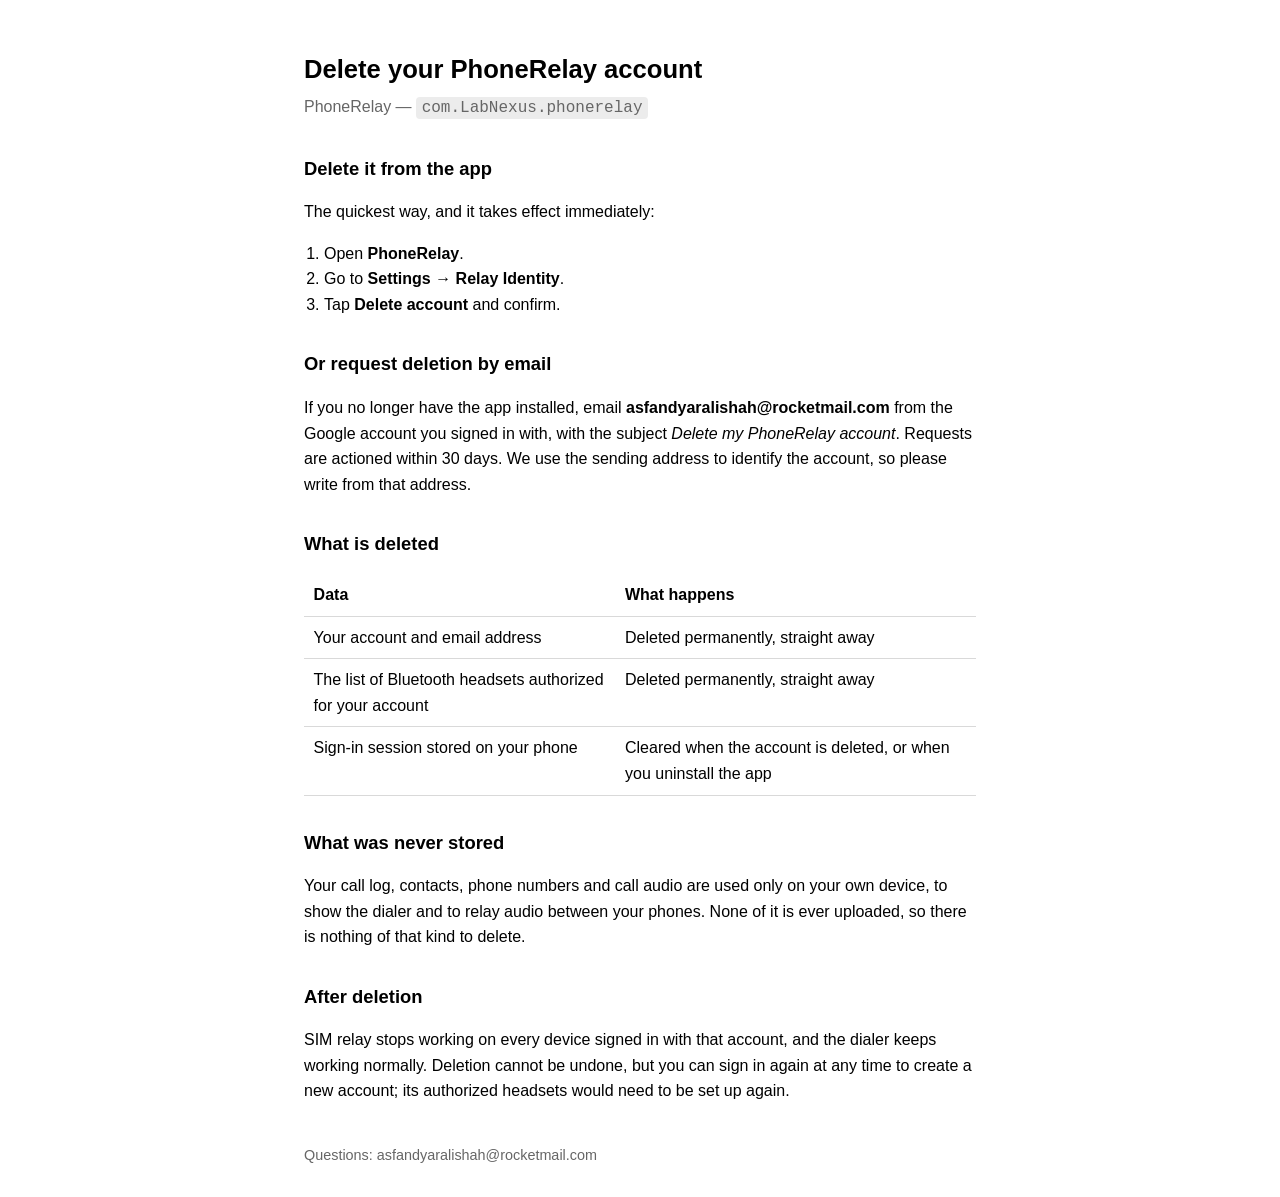
==== docs/account-deletion.html @ 7b64914d "SIMLink_web modified for PhoneRelay_web" ====
<!DOCTYPE html>
<html lang="en">
<head>
<meta charset="utf-8">
<meta name="viewport" content="width=device-width, initial-scale=1">
<title>Delete your PhoneRelay account</title>
<style>
  :root { color-scheme: light dark; }
  body {
    margin: 0 auto; padding: 2rem 1.25rem; max-width: 42rem;
    font: 16px/1.6 -apple-system, "Segoe UI", Roboto, sans-serif;
  }
  h1 { font-size: 1.6rem; margin-bottom: .25rem; }
  h2 { font-size: 1.15rem; margin-top: 2rem; }
  .lead { color: #666; margin-top: 0; }
  ol, ul { padding-left: 1.25rem; }
  code {
    background: rgba(128,128,128,.15); padding: .1rem .35rem; border-radius: 4px;
  }
  table { border-collapse: collapse; width: 100%; margin-top: .5rem; }
  th, td { text-align: left; padding: .5rem .6rem; border-bottom: 1px solid rgba(128,128,128,.3); vertical-align: top; }
  footer { margin-top: 2.5rem; color: #666; font-size: .9rem; }
</style>
</head>
<body>

<h1>Delete your PhoneRelay account</h1>
<p class="lead">PhoneRelay — <code>com.LabNexus.phonerelay</code></p>

<h2>Delete it from the app</h2>
<p>The quickest way, and it takes effect immediately:</p>
<ol>
  <li>Open <strong>PhoneRelay</strong>.</li>
  <li>Go to <strong>Settings</strong> → <strong>Relay Identity</strong>.</li>
  <li>Tap <strong>Delete account</strong> and confirm.</li>
</ol>

<h2>Or request deletion by email</h2>
<p>
  If you no longer have the app installed, email
  <strong>asfandyaralishah@rocketmail.com</strong> from the Google account you signed in with,
  with the subject <em>Delete my PhoneRelay account</em>. Requests are actioned
  within 30 days. We use the sending address to identify the account, so please
  write from that address.
</p>

<h2>What is deleted</h2>
<table>
  <tr><th>Data</th><th>What happens</th></tr>
  <tr>
    <td>Your account and email address</td>
    <td>Deleted permanently, straight away</td>
  </tr>
  <tr>
    <td>The list of Bluetooth headsets authorized for your account</td>
    <td>Deleted permanently, straight away</td>
  </tr>
  <tr>
    <td>Sign-in session stored on your phone</td>
    <td>Cleared when the account is deleted, or when you uninstall the app</td>
  </tr>
</table>

<h2>What was never stored</h2>
<p>
  Your call log, contacts, phone numbers and call audio are used only on your own
  device, to show the dialer and to relay audio between your phones. None of it
  is ever uploaded, so there is nothing of that kind to delete.
</p>

<h2>After deletion</h2>
<p>
  SIM relay stops working on every device signed in with that account, and the
  dialer keeps working normally. Deletion cannot be undone, but you can sign in
  again at any time to create a new account; its authorized headsets would need
  to be set up again.
</p>

<footer>
  Questions: asfandyaralishah@rocketmail.com
</footer>

</body>
</html>
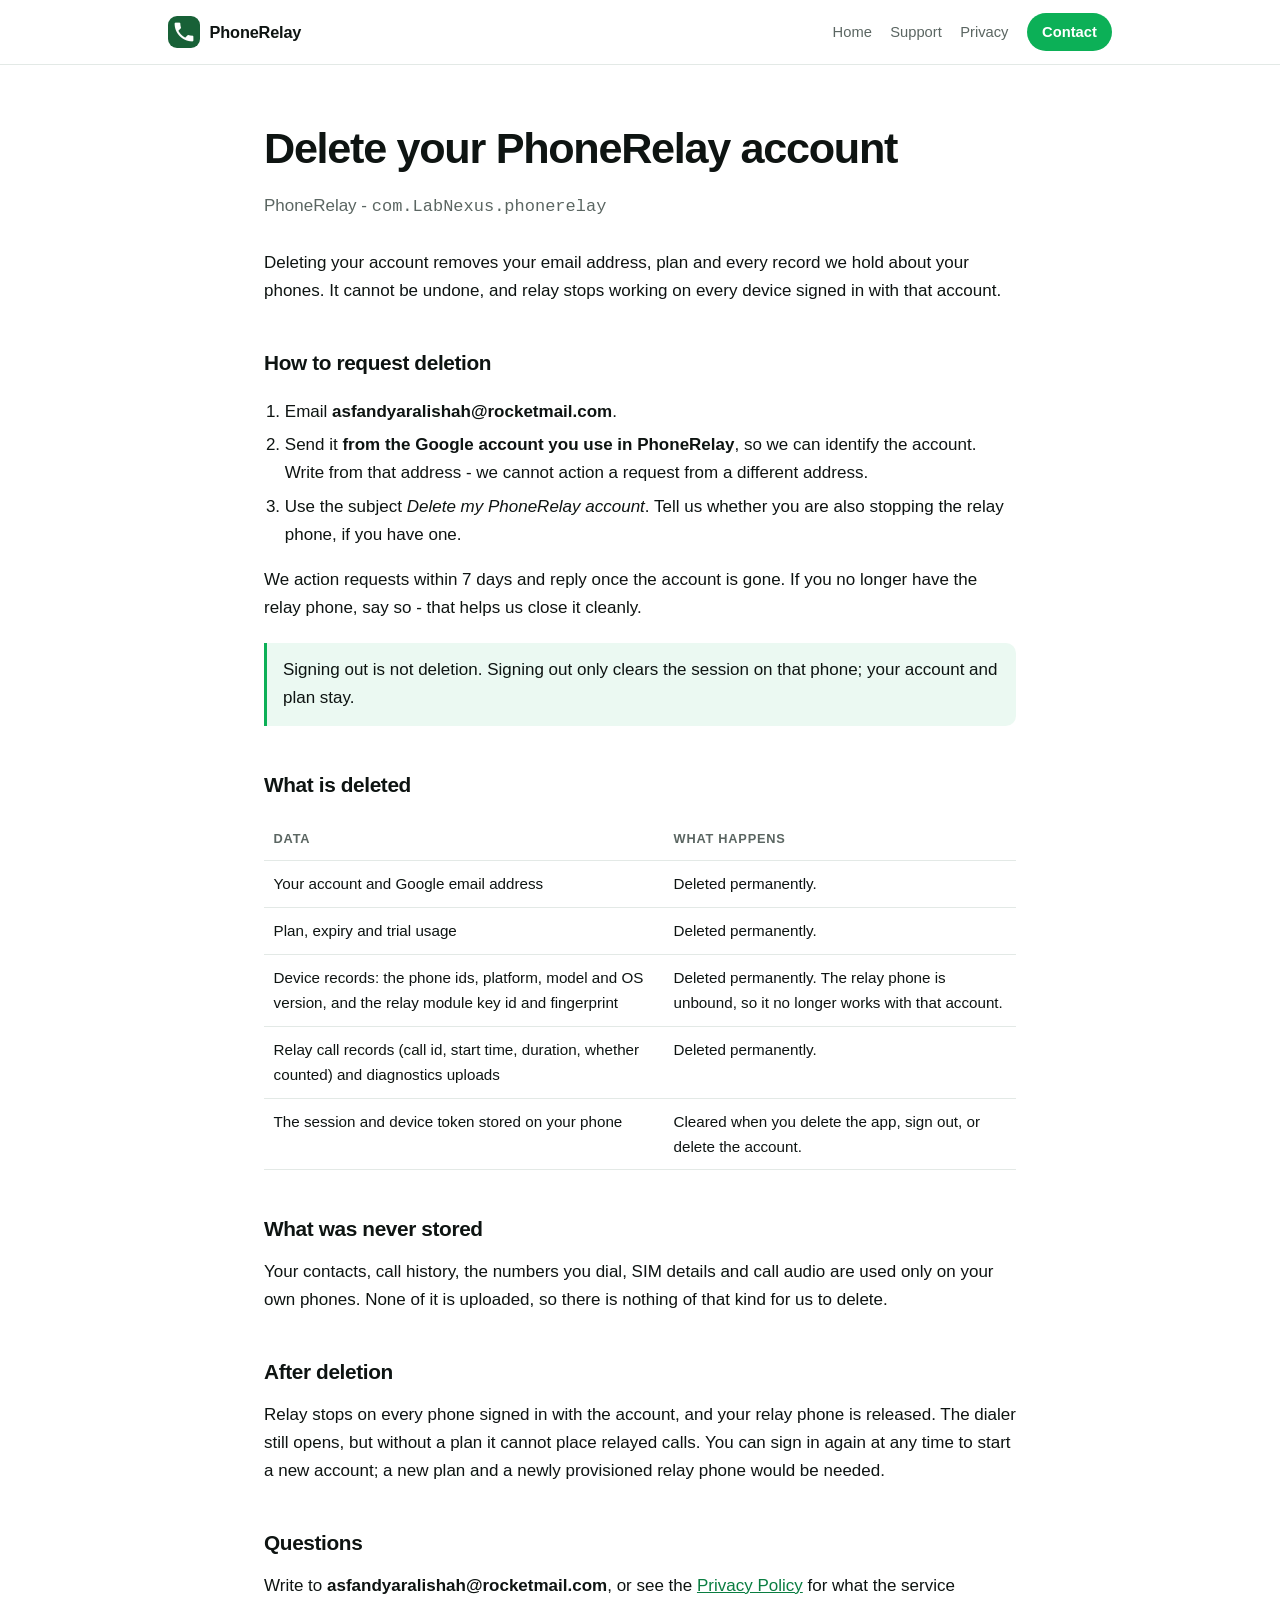
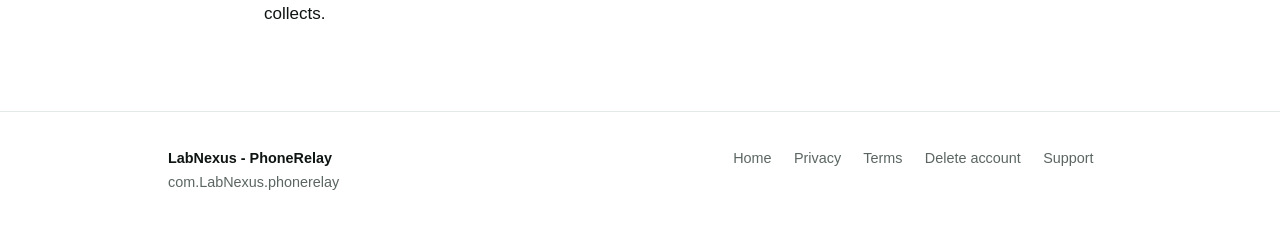
==== commit 035bab03: "site: current PhoneRelay product, plans, privacy, terms and support - homepage rewritten for the Wi-" ====
--- a/docs/account-deletion.html
+++ b/docs/account-deletion.html
@@ -3,81 +3,128 @@
 <head>
 <meta charset="utf-8">
 <meta name="viewport" content="width=device-width, initial-scale=1">
-<title>Delete your PhoneRelay account</title>
-<style>
-  :root { color-scheme: light dark; }
-  body {
-    margin: 0 auto; padding: 2rem 1.25rem; max-width: 42rem;
-    font: 16px/1.6 -apple-system, "Segoe UI", Roboto, sans-serif;
-  }
-  h1 { font-size: 1.6rem; margin-bottom: .25rem; }
-  h2 { font-size: 1.15rem; margin-top: 2rem; }
-  .lead { color: #666; margin-top: 0; }
-  ol, ul { padding-left: 1.25rem; }
-  code {
-    background: rgba(128,128,128,.15); padding: .1rem .35rem; border-radius: 4px;
-  }
-  table { border-collapse: collapse; width: 100%; margin-top: .5rem; }
-  th, td { text-align: left; padding: .5rem .6rem; border-bottom: 1px solid rgba(128,128,128,.3); vertical-align: top; }
-  footer { margin-top: 2.5rem; color: #666; font-size: .9rem; }
-</style>
+<title>Delete your account - PhoneRelay</title>
+<meta name="description" content="How to delete your PhoneRelay account and everything stored with it.">
+<meta name="theme-color" content="#0CB057">
+<link rel="icon" href="assets/phonerelay-icon.png">
+<link rel="stylesheet" href="assets/site.css">
 </head>
 <body>
 
-<h1>Delete your PhoneRelay account</h1>
-<p class="lead">PhoneRelay — <code>com.LabNexus.phonerelay</code></p>
+<header class="topbar">
+  <div class="wrap">
+    <a class="brand" href="index.html">
+      <img src="assets/phonerelay-icon.png" alt="">
+      <span>PhoneRelay</span>
+    </a>
+    <nav class="nav">
+      <a href="index.html">Home</a>
+      <a href="support.html">Support</a>
+      <a href="privacy.html">Privacy</a>
+      <a class="nav-btn" href="mailto:asfandyaralishah@rocketmail.com?subject=Delete%20my%20PhoneRelay%20account">Contact</a>
+    </nav>
+  </div>
+</header>
 
-<h2>Delete it from the app</h2>
-<p>The quickest way, and it takes effect immediately:</p>
-<ol>
-  <li>Open <strong>PhoneRelay</strong>.</li>
-  <li>Go to <strong>Settings</strong> → <strong>Relay Identity</strong>.</li>
-  <li>Tap <strong>Delete account</strong> and confirm.</li>
-</ol>
+<div class="wrap">
+  <div class="page-head">
+    <h1>Delete your PhoneRelay account</h1>
+    <p>PhoneRelay - <code>com.LabNexus.phonerelay</code></p>
+  </div>
 
-<h2>Or request deletion by email</h2>
-<p>
-  If you no longer have the app installed, email
-  <strong>asfandyaralishah@rocketmail.com</strong> from the Google account you signed in with,
-  with the subject <em>Delete my PhoneRelay account</em>. Requests are actioned
-  within 30 days. We use the sending address to identify the account, so please
-  write from that address.
-</p>
+  <main class="prose">
+    <p>
+      Deleting your account removes your email address, plan and every record we hold
+      about your phones. It cannot be undone, and relay stops working on every device
+      signed in with that account.
+    </p>
 
-<h2>What is deleted</h2>
-<table>
-  <tr><th>Data</th><th>What happens</th></tr>
-  <tr>
-    <td>Your account and email address</td>
-    <td>Deleted permanently, straight away</td>
-  </tr>
-  <tr>
-    <td>The list of Bluetooth headsets authorized for your account</td>
-    <td>Deleted permanently, straight away</td>
-  </tr>
-  <tr>
-    <td>Sign-in session stored on your phone</td>
-    <td>Cleared when the account is deleted, or when you uninstall the app</td>
-  </tr>
-</table>
+    <h2>How to request deletion</h2>
+    <ol>
+      <li>Email <strong>asfandyaralishah@rocketmail.com</strong>.</li>
+      <li>Send it <strong>from the Google account you use in PhoneRelay</strong>, so
+      we can identify the account. Write from that address - we cannot action a
+      request from a different address.</li>
+      <li>Use the subject <em>Delete my PhoneRelay account</em>. Tell us whether you
+      are also stopping the relay phone, if you have one.</li>
+    </ol>
+    <p>
+      We action requests within 7 days and reply once the account is gone. If you no
+      longer have the relay phone, say so - that helps us close it cleanly.
+    </p>
 
-<h2>What was never stored</h2>
-<p>
-  Your call log, contacts, phone numbers and call audio are used only on your own
-  device, to show the dialer and to relay audio between your phones. None of it
-  is ever uploaded, so there is nothing of that kind to delete.
-</p>
+    <div class="note">
+      <p>
+        Signing out is not deletion. Signing out only clears the session on that phone;
+        your account and plan stay.
+      </p>
+    </div>
 
-<h2>After deletion</h2>
-<p>
-  SIM relay stops working on every device signed in with that account, and the
-  dialer keeps working normally. Deletion cannot be undone, but you can sign in
-  again at any time to create a new account; its authorized headsets would need
-  to be set up again.
-</p>
+    <h2>What is deleted</h2>
+    <table>
+      <tr><th>Data</th><th>What happens</th></tr>
+      <tr>
+        <td>Your account and Google email address</td>
+        <td>Deleted permanently.</td>
+      </tr>
+      <tr>
+        <td>Plan, expiry and trial usage</td>
+        <td>Deleted permanently.</td>
+      </tr>
+      <tr>
+        <td>Device records: the phone ids, platform, model and OS version, and the
+        relay module key id and fingerprint</td>
+        <td>Deleted permanently. The relay phone is unbound, so it no longer works
+        with that account.</td>
+      </tr>
+      <tr>
+        <td>Relay call records (call id, start time, duration, whether counted) and
+        diagnostics uploads</td>
+        <td>Deleted permanently.</td>
+      </tr>
+      <tr>
+        <td>The session and device token stored on your phone</td>
+        <td>Cleared when you delete the app, sign out, or delete the account.</td>
+      </tr>
+    </table>
 
-<footer>
-  Questions: asfandyaralishah@rocketmail.com
+    <h2>What was never stored</h2>
+    <p>
+      Your contacts, call history, the numbers you dial, SIM details and call audio
+      are used only on your own phones. None of it is uploaded, so there is nothing of
+      that kind for us to delete.
+    </p>
+
+    <h2>After deletion</h2>
+    <p>
+      Relay stops on every phone signed in with the account, and your relay phone is
+      released. The dialer still opens, but without a plan it cannot place relayed
+      calls. You can sign in again at any time to start a new account; a new plan and
+      a newly provisioned relay phone would be needed.
+    </p>
+
+    <h2>Questions</h2>
+    <p>
+      Write to <strong>asfandyaralishah@rocketmail.com</strong>, or see the
+      <a href="privacy.html">Privacy Policy</a> for what the service collects.
+    </p>
+  </main>
+</div>
+
+<footer class="footer">
+  <div class="wrap">
+    <div>
+      <div class="who">LabNexus - PhoneRelay</div>
+      <div>com.LabNexus.phonerelay</div>
+    </div>
+    <div class="links">
+      <a href="index.html">Home</a>
+      <a href="privacy.html">Privacy</a>
+      <a href="terms.html">Terms</a>
+      <a href="account-deletion.html">Delete account</a>
+      <a href="support.html">Support</a>
+    </div>
+  </div>
 </footer>
 
 </body>
--- a/docs/assets/site.css
+++ b/docs/assets/site.css
@@ -0,0 +1,217 @@
+:root {
+  color-scheme: light dark;
+  --green: #0CB057;
+  --green-ink: #0a7d41;
+  --green-deep: #186137;
+  --bg: #ffffff;
+  --bg-soft: #f5f8f6;
+  --card: #ffffff;
+  --border: #e3e9e6;
+  --text: #0e1412;
+  --muted: #5b6662;
+  --radius: 18px;
+  --shadow: 0 1px 2px rgba(14, 20, 18, .05), 0 16px 40px rgba(14, 20, 18, .08);
+}
+
+@media (prefers-color-scheme: dark) {
+  :root {
+    --green: #2ecc71;
+    --green-ink: #5fe39b;
+    --green-deep: #8fe6b5;
+    --bg: #0b0f0d;
+    --bg-soft: #111614;
+    --card: #101513;
+    --border: #222a27;
+    --text: #eef3f1;
+    --muted: #9aa5a1;
+    --shadow: 0 1px 2px rgba(0, 0, 0, .5), 0 16px 40px rgba(0, 0, 0, .45);
+  }
+}
+
+* { box-sizing: border-box; }
+html { -webkit-text-size-adjust: 100%; scroll-behavior: smooth; }
+
+body {
+  margin: 0;
+  background: var(--bg);
+  color: var(--text);
+  font: 17px/1.65 -apple-system, BlinkMacSystemFont, "Segoe UI", Roboto, "Helvetica Neue", Arial, sans-serif;
+}
+
+img { max-width: 100%; height: auto; }
+a { color: var(--green-ink); }
+a:hover { text-decoration: none; }
+
+.wrap { max-width: 62rem; margin: 0 auto; padding: 0 1.5rem; }
+
+/* ---------------------------------------------------------------- top bar */
+.topbar {
+  position: sticky; top: 0; z-index: 20;
+  background: color-mix(in srgb, var(--bg) 86%, transparent);
+  backdrop-filter: blur(10px);
+  border-bottom: 1px solid var(--border);
+}
+.topbar .wrap { display: flex; align-items: center; gap: .7rem; height: 4rem; }
+.brand {
+  display: flex; align-items: center; gap: .6rem;
+  text-decoration: none; color: inherit; font-weight: 700; letter-spacing: -.01em;
+}
+.brand img { width: 32px; height: 32px; border-radius: 9px; }
+.brand span { font-size: 1.02rem; }
+.nav { margin-left: auto; display: flex; align-items: center; gap: 1.15rem; font-size: .92rem; }
+.nav a { color: var(--muted); text-decoration: none; font-weight: 500; }
+.nav a:hover { color: var(--text); }
+.nav .nav-btn {
+  color: #fff; background: var(--green); padding: .45rem .95rem;
+  border-radius: 999px; font-weight: 600;
+}
+.nav .nav-btn:hover { color: #fff; filter: brightness(1.04); }
+@media (max-width: 700px) { .nav a:not(.nav-btn) { display: none; } }
+
+/* ------------------------------------------------------------------- hero */
+.hero { padding: 4.5rem 0 3.25rem; }
+@supports (display: grid) {
+  .hero > .wrap { display: grid; grid-template-columns: 1.08fr .92fr; gap: 3.25rem; align-items: center; }
+}
+.eyebrow {
+  display: inline-block; font-size: .72rem; letter-spacing: .13em;
+  text-transform: uppercase; font-weight: 700; color: var(--green-ink);
+  border: 1px solid color-mix(in srgb, var(--green) 38%, transparent);
+  border-radius: 999px; padding: .32rem .8rem; margin-bottom: 1.1rem;
+}
+.hero h1 {
+  font-size: clamp(2.1rem, 5.4vw, 3.35rem);
+  line-height: 1.06; letter-spacing: -.035em; margin: 0 0 1rem;
+}
+.hero .lede { color: var(--muted); font-size: clamp(1rem, 2vw, 1.14rem); max-width: 33rem; margin: 0 0 1.6rem; }
+.actions { display: flex; flex-wrap: wrap; gap: .75rem; align-items: center; }
+
+.btn {
+  display: inline-flex; align-items: center; justify-content: center; gap: .55rem;
+  background: var(--green); color: #fff; text-decoration: none;
+  font-weight: 650; font-size: 1rem; padding: .8rem 1.6rem; border-radius: 999px;
+  box-shadow: 0 8px 22px color-mix(in srgb, var(--green) 30%, transparent);
+  transition: transform .12s ease;
+}
+.btn:hover { transform: translateY(-1px); }
+.btn.secondary {
+  background: transparent; color: var(--text);
+  border: 1px solid var(--border); box-shadow: none;
+}
+.pills { display: flex; flex-wrap: wrap; gap: .5rem 1.15rem; margin-top: 1.7rem; padding: 0; list-style: none; color: var(--muted); font-size: .92rem; }
+.pills li { display: flex; align-items: center; gap: .42rem; }
+.pills svg { width: 15px; height: 15px; stroke: var(--green); stroke-width: 3; fill: none; }
+.hero-art { justify-self: center; width: 100%; max-width: 30rem; }
+
+/* --------------------------------------------------------------- sections */
+section { padding: 4rem 0; }
+section.alt { background: var(--bg-soft); border-block: 1px solid var(--border); }
+.head { text-align: center; max-width: 40rem; margin: 0 auto 2.6rem; }
+.head h2 { font-size: clamp(1.5rem, 3.4vw, 2.05rem); letter-spacing: -.025em; margin: 0 0 .55rem; }
+.head p { margin: 0; color: var(--muted); }
+
+.tiles { display: grid; grid-template-columns: repeat(3, 1fr); gap: 1.1rem; }
+.tile {
+  background: var(--card); border: 1px solid var(--border);
+  border-radius: var(--radius); padding: 1.5rem 1.4rem;
+}
+.tile .n {
+  width: 2.15rem; height: 2.15rem; border-radius: 11px;
+  background: var(--green); color: #fff; display: grid; place-items: center;
+  font-weight: 700; font-size: .95rem; margin-bottom: .95rem;
+}
+.tile h3 { margin: 0 0 .35rem; font-size: 1.04rem; letter-spacing: -.012em; }
+.tile p { margin: 0; color: var(--muted); font-size: .95rem; }
+
+.cards { display: grid; grid-template-columns: repeat(3, 1fr); gap: 1.1rem; }
+.card {
+  background: var(--card); border: 1px solid var(--border);
+  border-radius: var(--radius); padding: 1.5rem 1.4rem;
+}
+.card .icon {
+  width: 2.4rem; height: 2.4rem; border-radius: 12px;
+  background: color-mix(in srgb, var(--green) 13%, transparent);
+  display: grid; place-items: center; margin-bottom: .9rem;
+}
+.card .icon svg { width: 21px; height: 21px; stroke: var(--green); stroke-width: 1.9; fill: none; }
+.card h3 { margin: 0 0 .35rem; font-size: 1.02rem; letter-spacing: -.012em; }
+.card p { margin: 0; color: var(--muted); font-size: .95rem; }
+
+/* ------------------------------------------------------------------ plans */
+.plans { display: grid; grid-template-columns: repeat(4, 1fr); gap: 1rem; }
+.plan {
+  background: var(--card); border: 1px solid var(--border);
+  border-radius: var(--radius); padding: 1.35rem 1.25rem;
+  display: flex; flex-direction: column; gap: .35rem;
+}
+.plan.featured { border-color: color-mix(in srgb, var(--green) 55%, var(--border)); box-shadow: var(--shadow); }
+.plan .tag {
+  align-self: flex-start; font-size: .68rem; letter-spacing: .1em; text-transform: uppercase;
+  font-weight: 700; color: var(--green-ink);
+  background: color-mix(in srgb, var(--green) 12%, transparent);
+  border-radius: 999px; padding: .2rem .55rem; margin-bottom: .35rem;
+}
+.plan h3 { margin: 0; font-size: 1.08rem; letter-spacing: -.012em; }
+.plan p { margin: 0; color: var(--muted); font-size: .92rem; }
+.plans-note { text-align: center; color: var(--muted); font-size: .92rem; margin: 1.6rem auto 0; max-width: 40rem; }
+
+/* ------------------------------------------------------------ prose pages */
+.page-head { max-width: 47rem; margin: 0 auto; padding: 3rem 0 1rem; }
+.page-head h1 { font-size: clamp(1.9rem, 4.6vw, 2.7rem); letter-spacing: -.03em; margin: 0 0 .5rem; }
+.page-head p { color: var(--muted); margin: 0; }
+
+.prose { max-width: 47rem; margin: 0 auto; padding: 0 0 4.5rem; }
+.prose h2 { font-size: 1.3rem; letter-spacing: -.018em; margin: 2.6rem 0 .6rem; }
+.prose h3 { font-size: 1.05rem; margin: 1.8rem 0 .4rem; }
+.prose p, .prose li { color: var(--text); }
+.prose p { margin: .7rem 0; }
+.prose ul, .prose ol { padding-left: 1.3rem; }
+.prose li { margin: .35rem 0; }
+.prose strong { font-weight: 650; }
+.prose hr { border: 0; border-top: 1px solid var(--border); margin: 2.5rem 0; }
+.prose table { width: 100%; border-collapse: collapse; margin: 1rem 0 1.4rem; font-size: .95rem; }
+.prose th, .prose td { text-align: left; padding: .65rem .6rem; border-bottom: 1px solid var(--border); vertical-align: top; }
+.prose th { font-size: .8rem; text-transform: uppercase; letter-spacing: .06em; color: var(--muted); }
+.prose code {
+  background: color-mix(in srgb, var(--muted) 14%, transparent);
+  padding: .1rem .35rem; border-radius: 5px; font-size: .9em;
+}
+.note {
+  border-left: 3px solid var(--green);
+  background: color-mix(in srgb, var(--green) 8%, transparent);
+  border-radius: 0 10px 10px 0;
+  padding: .85rem 1rem; margin: 1.3rem 0;
+}
+.note p { margin: 0; }
+.muted { color: var(--muted); }
+.small { font-size: .9rem; }
+
+/* ------------------------------------------------------------------ cta */
+.cta { text-align: center; }
+.cta .head { margin-bottom: 1.6rem; }
+.cta .num { display: block; margin-top: 1rem; font-weight: 600; }
+.cta .alt-contact { margin: .55rem 0 0; font-size: .92rem; color: var(--muted); }
+
+/* --------------------------------------------------------------- footer */
+.footer {
+  border-top: 1px solid var(--border);
+  padding: 2.2rem 0 3rem; color: var(--muted); font-size: .9rem;
+}
+.footer .wrap { display: flex; flex-wrap: wrap; gap: 1rem 2rem; justify-content: space-between; align-items: flex-start; }
+.footer .links a { margin-right: 1.15rem; color: var(--muted); text-decoration: none; }
+.footer .links a:hover { color: var(--text); }
+.footer .who { font-weight: 600; color: var(--text); }
+
+@media (max-width: 980px) {
+  .plans { grid-template-columns: repeat(2, 1fr); }
+  .tiles, .cards { grid-template-columns: repeat(2, 1fr); }
+}
+@media (max-width: 760px) {
+  .hero > .wrap { grid-template-columns: 1fr; gap: 2.25rem; }
+  .hero { padding-top: 3rem; }
+  .hero-art { order: -1; max-width: 22rem; }
+  section { padding: 3rem 0; }
+}
+@media (max-width: 560px) {
+  .tiles, .cards, .plans { grid-template-columns: 1fr; }
+}
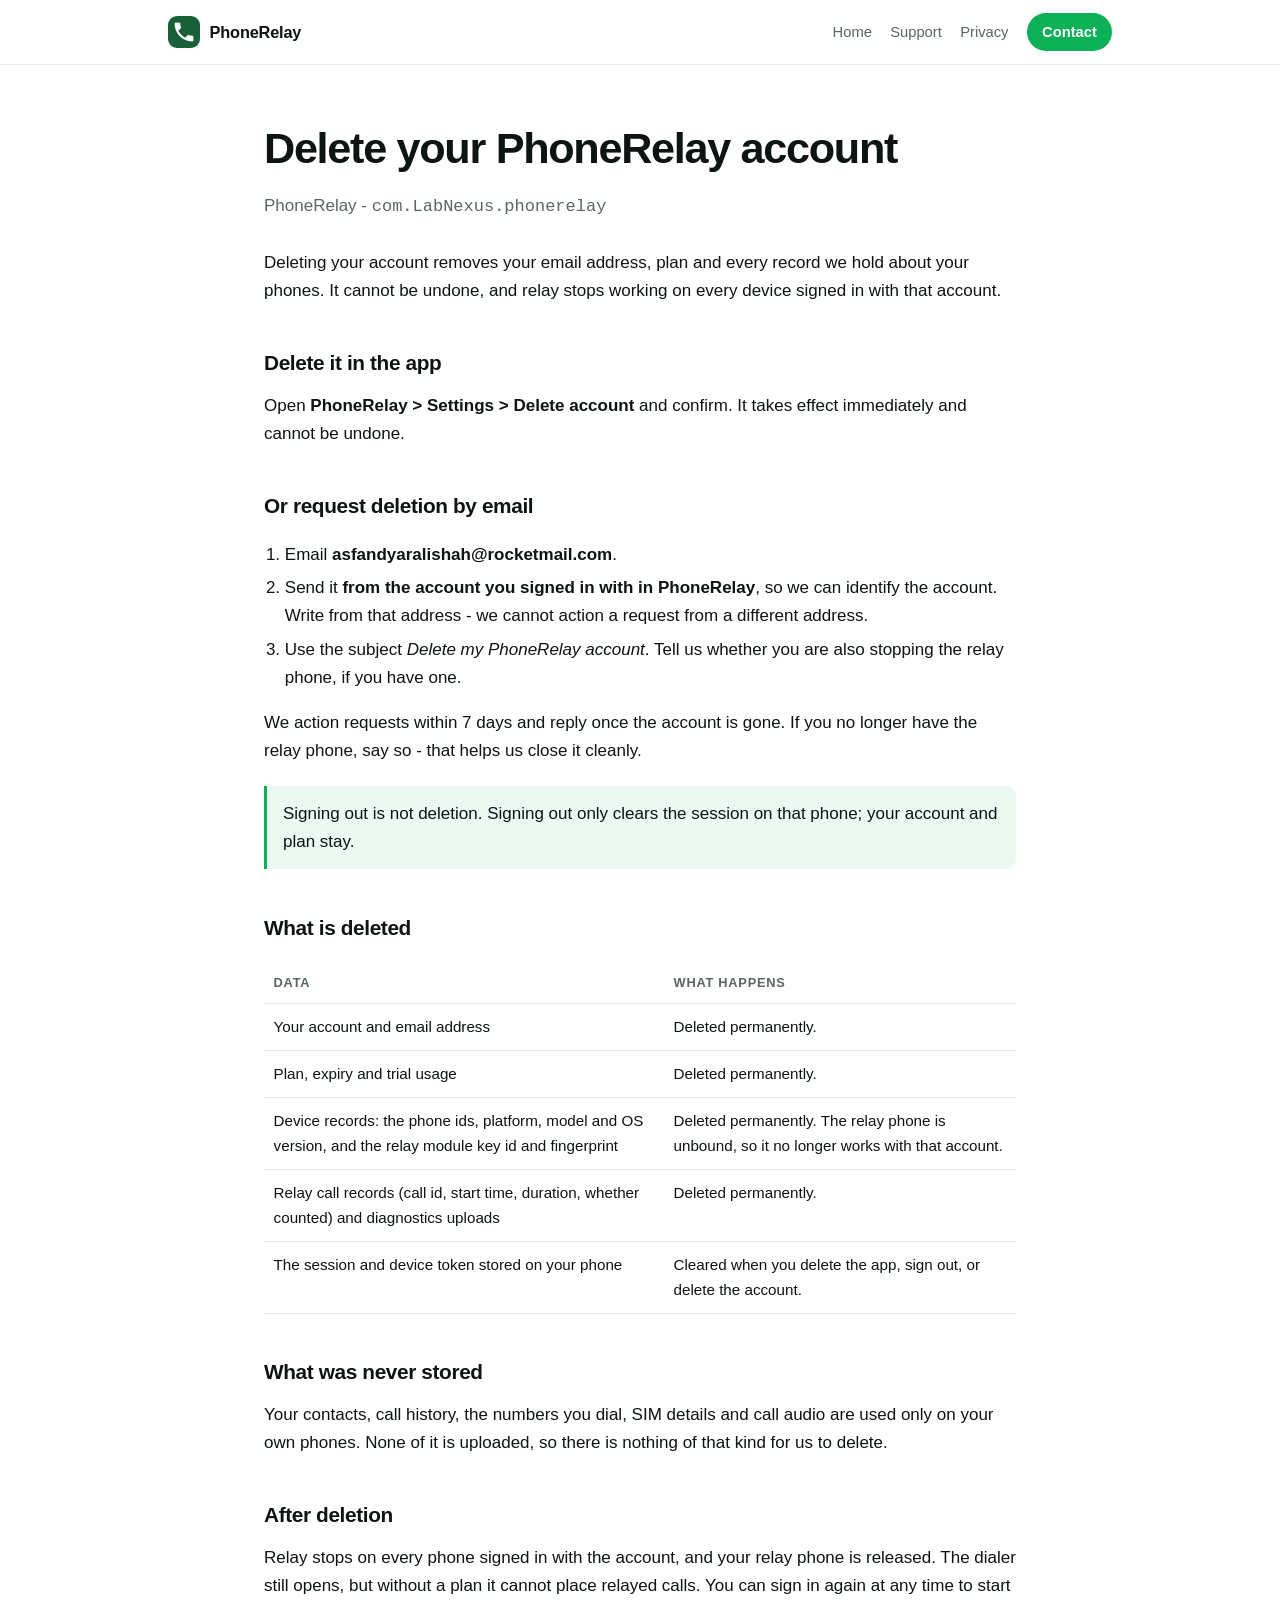
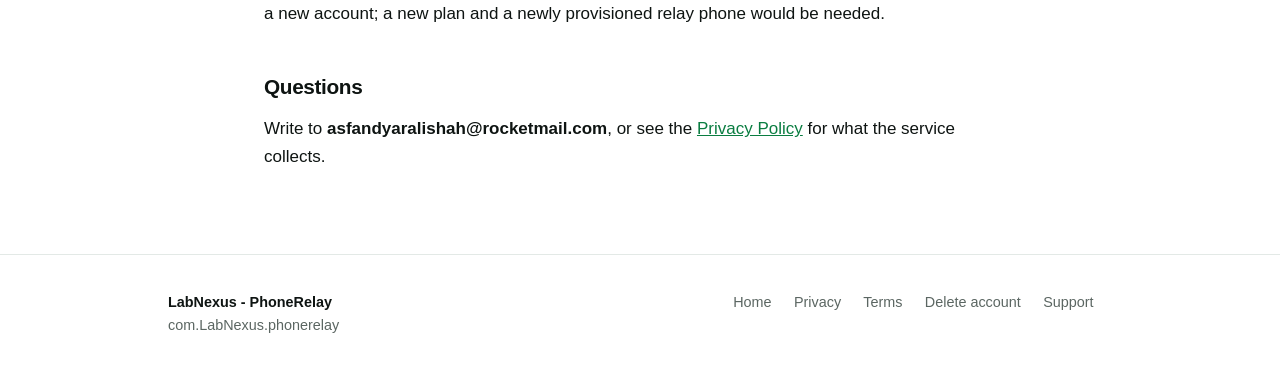
==== commit afaf92b4: "site: in-app account deletion and local-only diagnostics The store build deletes the account in Sett" ====
--- a/docs/account-deletion.html
+++ b/docs/account-deletion.html
@@ -39,10 +39,16 @@
       signed in with that account.
     </p>
 
-    <h2>How to request deletion</h2>
+    <h2>Delete it in the app</h2>
+    <p>
+      Open <strong>PhoneRelay &gt; Settings &gt; Delete account</strong> and confirm.
+      It takes effect immediately and cannot be undone.
+    </p>
+
+    <h2>Or request deletion by email</h2>
     <ol>
       <li>Email <strong>asfandyaralishah@rocketmail.com</strong>.</li>
-      <li>Send it <strong>from the Google account you use in PhoneRelay</strong>, so
+      <li>Send it <strong>from the account you signed in with in PhoneRelay</strong>, so
       we can identify the account. Write from that address - we cannot action a
       request from a different address.</li>
       <li>Use the subject <em>Delete my PhoneRelay account</em>. Tell us whether you
@@ -64,7 +70,7 @@
     <table>
       <tr><th>Data</th><th>What happens</th></tr>
       <tr>
-        <td>Your account and Google email address</td>
+        <td>Your account and email address</td>
         <td>Deleted permanently.</td>
       </tr>
       <tr>
